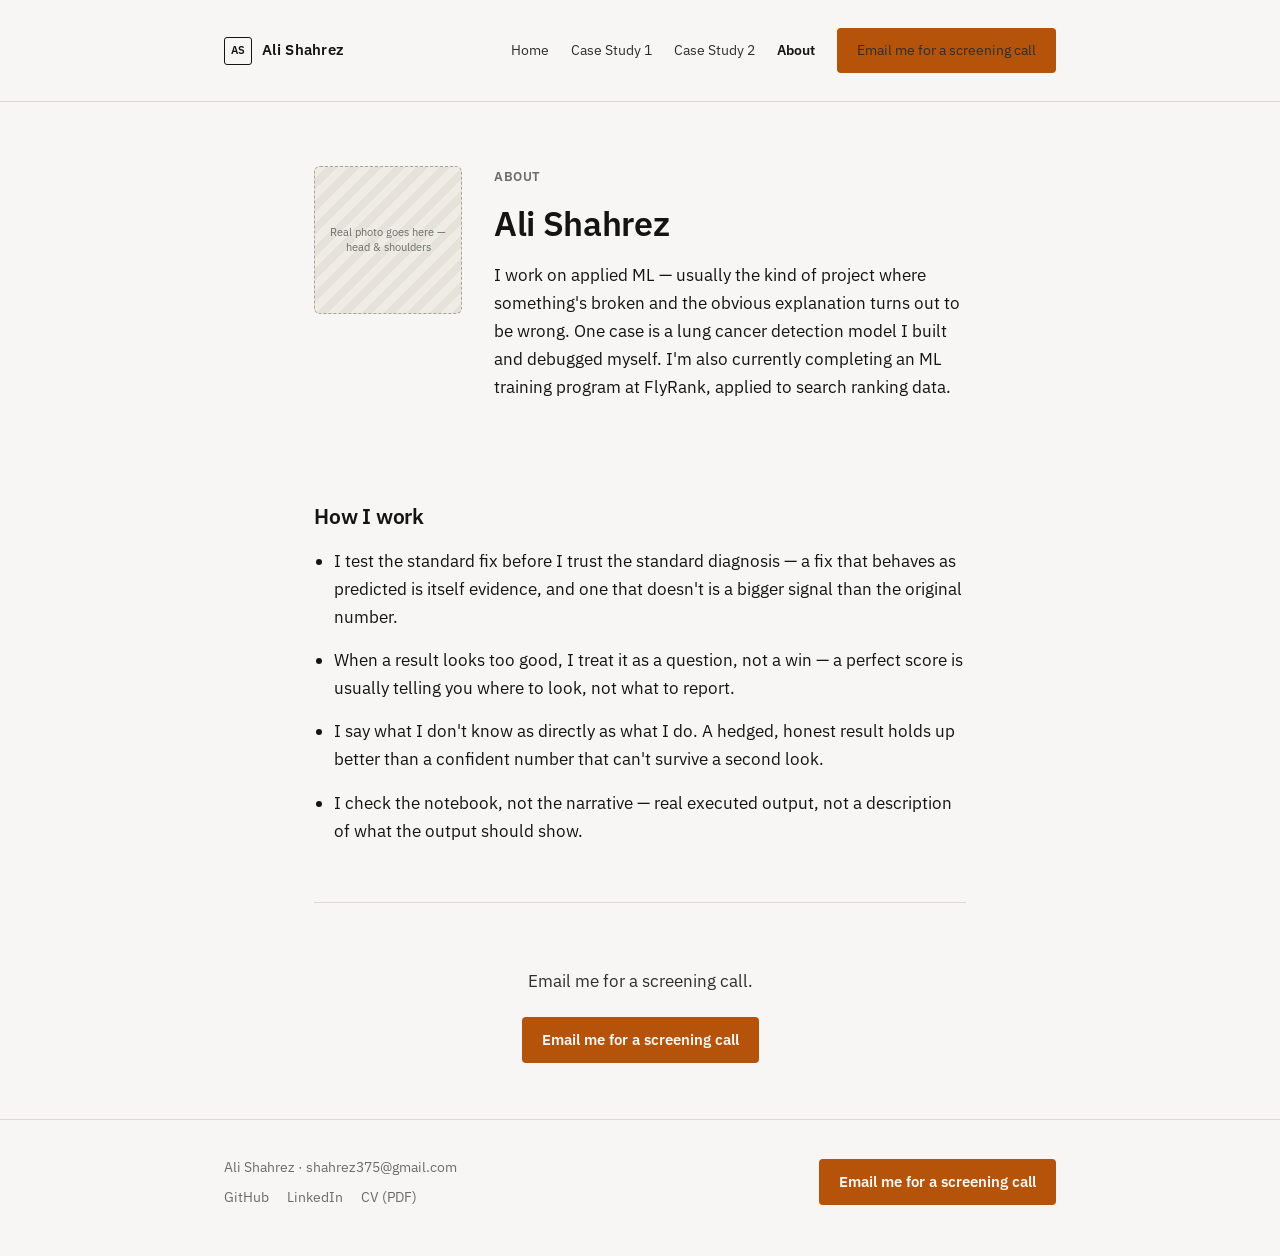
==== about.html @ 766b82c0 "initial commit" ====
<!DOCTYPE html>
<html lang="en">
<head>
<meta charset="UTF-8">
<meta name="viewport" content="width=device-width, initial-scale=1.0">
<title>About — Ali Shahrez</title>
<meta name="description" content="Applied ML engineer. I work on the kind of project where something's broken and the obvious explanation turns out to be wrong.">
<link rel="icon" href="data:image/svg+xml,<svg xmlns=%22http://www.w3.org/2000/svg%22 viewBox=%220 0 32 32%22><rect width=%2232%22 height=%2232%22 rx=%224%22 fill=%22%23141414%22/><text x=%2216%22 y=%2221%22 font-family=%22IBM Plex Sans, sans-serif%22 font-weight=%22600%22 font-size=%2213%22 fill=%22%23F7F6F4%22 text-anchor=%22middle%22>AS</text></svg>">
<link rel="preconnect" href="https://fonts.googleapis.com">
<link rel="preconnect" href="https://fonts.gstatic.com" crossorigin>
<link href="https://fonts.googleapis.com/css2?family=IBM+Plex+Sans:wght@400;600&display=swap" rel="stylesheet">
<link rel="stylesheet" href="styles.css">
</head>
<body>

<a class="skip-link" href="#main">Skip to content</a>

<header class="site-header">
  <div class="wrap-wide">
    <a class="wordmark" href="index.html">
      <span class="mark">AS</span> Ali Shahrez
    </a>
    <nav class="site-nav" aria-label="Primary">
      <a href="index.html">Home</a>
      <a href="case-study-1.html">Case Study 1</a>
      <a href="case-study-2.html">Case Study 2</a>
      <a href="about.html" class="current">About</a>
      <a class="cta-button" href="mailto:shahrez375@gmail.com?subject=Screening%20call">Email me for a screening call</a>
    </nav>
  </div>
</header>

<main id="main">
  <div class="wrap">

    <div class="about-hero">
      <!-- PLACEHOLDER: swap for the real head-and-shoulders bio photo before this ships.
           No AI-generated or stock photo here — this is the one place on the site
           where the subject is a real person, per the image-curation call. -->
      <div class="bio-photo-slot" aria-hidden="true">Real photo goes here — head &amp; shoulders</div>
      <div>
        <p class="cs-kicker" style="margin-top:0;">About</p>
        <h1 style="font-size: clamp(26px, 4vw, 34px); max-width: 18ch;">Ali Shahrez</h1>
        <p style="margin-top: 16px;">
          I work on applied ML — usually the kind of project where something's broken
          and the obvious explanation turns out to be wrong. One case is a lung cancer
          detection model I built and debugged myself. I'm also currently completing an
          ML training program at FlyRank, applied to search ranking data.
        </p>
      </div>
    </div>

    <section class="beat">
      <h2>How I work</h2>
      <ul class="how-i-work">
        <li>I test the standard fix before I trust the standard diagnosis — a fix that behaves as predicted is itself evidence, and one that doesn't is a bigger signal than the original number.</li>
        <li>When a result looks too good, I treat it as a question, not a win — a perfect score is usually telling you where to look, not what to report.</li>
        <li>I say what I don't know as directly as what I do. A hedged, honest result holds up better than a confident number that can't survive a second look.</li>
        <li>I check the notebook, not the narrative — real executed output, not a description of what the output should show.</li>
      </ul>
    </section>

    <div class="closing-cta">
      <p>Email me for a screening call.</p>
      <a class="cta-button" href="mailto:shahrez375@gmail.com?subject=Screening%20call">Email me for a screening call</a>
    </div>

  </div>
</main>

<footer class="site-footer">
  <div class="wrap-wide">
    <div class="foot-info">
      <p class="foot-meta">Ali Shahrez · shahrez375@gmail.com</p>
      <div class="foot-links">
        <a href="https://github.com/Ali-Shahrez" target="_blank" rel="noopener">GitHub</a>
        <a href="https://www.linkedin.com/in/ali-shahrez-608b70324/" target="_blank" rel="noopener">LinkedIn</a>
        <a href="assets/CV.pdf" target="_blank" rel="noopener">CV (PDF)</a>
      </div>
    </div>
    <a class="cta-button" href="mailto:shahrez375@gmail.com?subject=Screening%20call">Email me for a screening call</a>
  </div>
</footer>

</body>
</html>
---- styles.css ----
/* =========================================================
   Ali Shahrez — Portfolio
   Graphite Identity Kit
   Accent (#B45309) is reserved for exactly one thing on every
   page: the screening-call CTA. It never appears anywhere else
   — not on stats, not on headers, not on hover states.
   ========================================================= */

:root {
  --bg: #F7F6F4;
  --text: #141414;
  --muted: #2E2E2E;
  --muted-soft: #6b6b68;
  --accent: #B45309;
  --accent-dark: #8a3f07;
  --hairline: #dedad2;
  --ruled-out: #a9a49a;

  --font: 'IBM Plex Sans', -apple-system, BlinkMacSystemFont, 'Segoe UI', sans-serif;

  --content-width: 700px;
  --wide-width: 880px;
}

* { box-sizing: border-box; }

html {
  scroll-behavior: smooth;
}

@media (prefers-reduced-motion: reduce) {
  html { scroll-behavior: auto; }
  * { animation-duration: 0.01ms !important; transition-duration: 0.01ms !important; }
}

body {
  margin: 0;
  background: var(--bg);
  color: var(--text);
  font-family: var(--font);
  font-weight: 400;
  line-height: 1.65;
  font-size: 17px;
  -webkit-font-smoothing: antialiased;
}

h1, h2, h3, h4 {
  font-family: var(--font);
  font-weight: 600;
  line-height: 1.25;
  margin: 0 0 0.5em 0;
  letter-spacing: -0.01em;
}

p { margin: 0 0 1.3em 0; }

a {
  color: var(--text);
  text-decoration-color: var(--ruled-out);
  text-underline-offset: 3px;
}

a:hover { text-decoration-color: var(--text); }

a:focus-visible,
button:focus-visible {
  outline: 2px solid var(--accent);
  outline-offset: 3px;
}

img, svg { max-width: 100%; height: auto; display: block; }

/* ---------- Layout shells ---------- */

.wrap {
  max-width: var(--content-width);
  margin: 0 auto;
  padding: 0 24px;
}

.wrap-wide {
  max-width: var(--wide-width);
  margin: 0 auto;
  padding: 0 24px;
}

/* ---------- Header ---------- */

.site-header {
  padding: 28px 0;
  border-bottom: 1px solid var(--hairline);
}

.site-header .wrap-wide {
  display: flex;
  align-items: center;
  justify-content: space-between;
  gap: 24px;
  flex-wrap: wrap;
}

.wordmark {
  font-weight: 600;
  font-size: 15px;
  letter-spacing: 0.02em;
  color: var(--text);
  text-decoration: none;
  display: flex;
  align-items: center;
  gap: 10px;
}

.wordmark .mark {
  width: 28px;
  height: 28px;
  border: 1.5px solid var(--text);
  border-radius: 3px;
  display: flex;
  align-items: center;
  justify-content: center;
  font-size: 11px;
  font-weight: 600;
  letter-spacing: 0;
}

nav.site-nav {
  display: flex;
  align-items: center;
  gap: 22px;
  flex-wrap: wrap;
}

nav.site-nav a {
  font-size: 14px;
  color: var(--muted);
  text-decoration: none;
  font-weight: 400;
}

nav.site-nav a:hover { color: var(--text); }

nav.site-nav a.current {
  color: var(--text);
  font-weight: 600;
}

/* ---------- CTA button (accent — reserved) ---------- */

.cta-button {
  display: inline-block;
  background: var(--accent);
  color: #fdf8f3;
  font-family: var(--font);
  font-weight: 600;
  font-size: 14.5px;
  text-decoration: none;
  padding: 11px 20px;
  border-radius: 4px;
  white-space: nowrap;
  transition: background 120ms ease;
}

.cta-button:hover { background: var(--accent-dark); }

.cta-button:focus-visible {
  outline: 2px solid var(--text);
  outline-offset: 3px;
}

/* Plain-text link — deliberately NOT accented, so it never
   competes with the CTA for attention */
.plain-link {
  color: var(--text);
  font-weight: 600;
  text-decoration: none;
  border-bottom: 1.5px solid var(--ruled-out);
  padding-bottom: 1px;
}

.plain-link:hover { border-bottom-color: var(--text); }

/* ---------- Hero (home) ---------- */

.hero {
  padding: 88px 0 72px;
}

.eyebrow {
  font-size: 13px;
  font-weight: 600;
  letter-spacing: 0.06em;
  text-transform: uppercase;
  color: var(--muted-soft);
  margin-bottom: 18px;
}

.hero h1 {
  font-size: clamp(32px, 5vw, 46px);
  max-width: 15ch;
  margin-bottom: 28px;
}

.hero .hook {
  font-size: 19px;
  color: var(--muted);
  max-width: 56ch;
  margin-bottom: 36px;
}

.hero .hook .turn {
  color: var(--text);
  font-weight: 600;
}

.hero-actions {
  display: flex;
  align-items: center;
  gap: 28px;
  flex-wrap: wrap;
}

/* ---------- Case-study prose ---------- */

.cs-header {
  padding: 56px 0 8px;
}

.cs-kicker {
  font-size: 13px;
  font-weight: 600;
  letter-spacing: 0.04em;
  text-transform: uppercase;
  color: var(--muted-soft);
  margin-bottom: 14px;
}

.cs-header h1 {
  font-size: clamp(28px, 4vw, 38px);
  max-width: 22ch;
}

.cs-meta {
  color: var(--muted-soft);
  font-size: 14.5px;
  margin-top: 14px;
}

.cs-meta a { color: var(--muted-soft); }

section.beat {
  padding: 40px 0;
}

section.beat h2 {
  font-size: 21px;
  margin-bottom: 0.7em;
}

section.beat + section.beat {
  border-top: 1px solid var(--hairline);
}

.stat-line {
  font-family: var(--font);
  font-weight: 600;
  font-size: 21px;
  margin: 1.4em 0;
}

/* ---------- Mid-page CTA (peak tension) ---------- */

.mid-cta {
  margin: 48px 0;
  padding: 32px 28px;
  background: #efece5;
  border-radius: 6px;
  border-left: 3px solid var(--accent);
}

.mid-cta .pull-quote {
  font-size: 18px;
  font-weight: 600;
  line-height: 1.45;
  margin-bottom: 18px;
  color: var(--text);
}

/* ---------- Closing CTA ---------- */

.closing-cta {
  padding: 64px 0 56px;
  text-align: center;
  border-top: 1px solid var(--hairline);
}

.closing-cta p {
  color: var(--muted);
  margin-bottom: 22px;
}

/* ---------- Bridge link ---------- */

.bridge {
  padding: 8px 0 48px;
  text-align: center;
}

.bridge a {
  font-size: 15.5px;
}

/* ---------- Diagram / chart mounts ---------- */

.figure {
  margin: 36px 0 44px;
}

.figure figcaption {
  font-size: 13.5px;
  color: var(--muted-soft);
  margin-top: 12px;
  max-width: 56ch;
}

.figure .figure-frame {
  background: #ffffff;
  border: 1px solid var(--hairline);
  border-radius: 6px;
  padding: 24px;
}

/* ---------- About page ---------- */

.about-hero {
  padding: 64px 0 40px;
  display: grid;
  grid-template-columns: 148px 1fr;
  gap: 32px;
  align-items: start;
}

@media (max-width: 560px) {
  .about-hero { grid-template-columns: 1fr; }
}

.bio-photo-slot {
  width: 148px;
  height: 148px;
  border-radius: 6px;
  background: repeating-linear-gradient(
    135deg,
    #efece5,
    #efece5 8px,
    #e6e2d9 8px,
    #e6e2d9 16px
  );
  border: 1px dashed var(--ruled-out);
  display: flex;
  align-items: center;
  justify-content: center;
  text-align: center;
  font-size: 11px;
  color: var(--muted-soft);
  padding: 10px;
  line-height: 1.4;
}

.how-i-work li {
  margin-bottom: 0.9em;
}

.how-i-work {
  padding-left: 1.2em;
}

/* ---------- Footer ---------- */

.site-footer {
  border-top: 1px solid var(--hairline);
  padding: 36px 0 48px;
}

.site-footer .wrap-wide {
  display: flex;
  align-items: center;
  justify-content: space-between;
  gap: 20px;
  flex-wrap: wrap;
}

.site-footer .foot-meta {
  font-size: 13.5px;
  color: var(--muted-soft);
  margin: 0;
}

.foot-info {
  display: flex;
  flex-direction: column;
  gap: 8px;
}

.foot-links {
  display: flex;
  gap: 18px;
  flex-wrap: wrap;
}

.foot-links a {
  font-size: 13.5px;
  color: var(--muted-soft);
  text-decoration: none;
  border-bottom: none;
}

.foot-links a:hover {
  color: var(--text);
}

/* ---------- Small screens ---------- */

@media (max-width: 640px) {
  .hero { padding: 56px 0 48px; }
  section.beat { padding: 32px 0; }
  .mid-cta { padding: 24px 20px; }
}

/* ---------- Skip link ---------- */

.skip-link {
  position: absolute;
  left: -999px;
  top: auto;
  background: var(--text);
  color: #fff;
  padding: 10px 16px;
  z-index: 100;
}

.skip-link:focus {
  left: 16px;
  top: 16px;
}
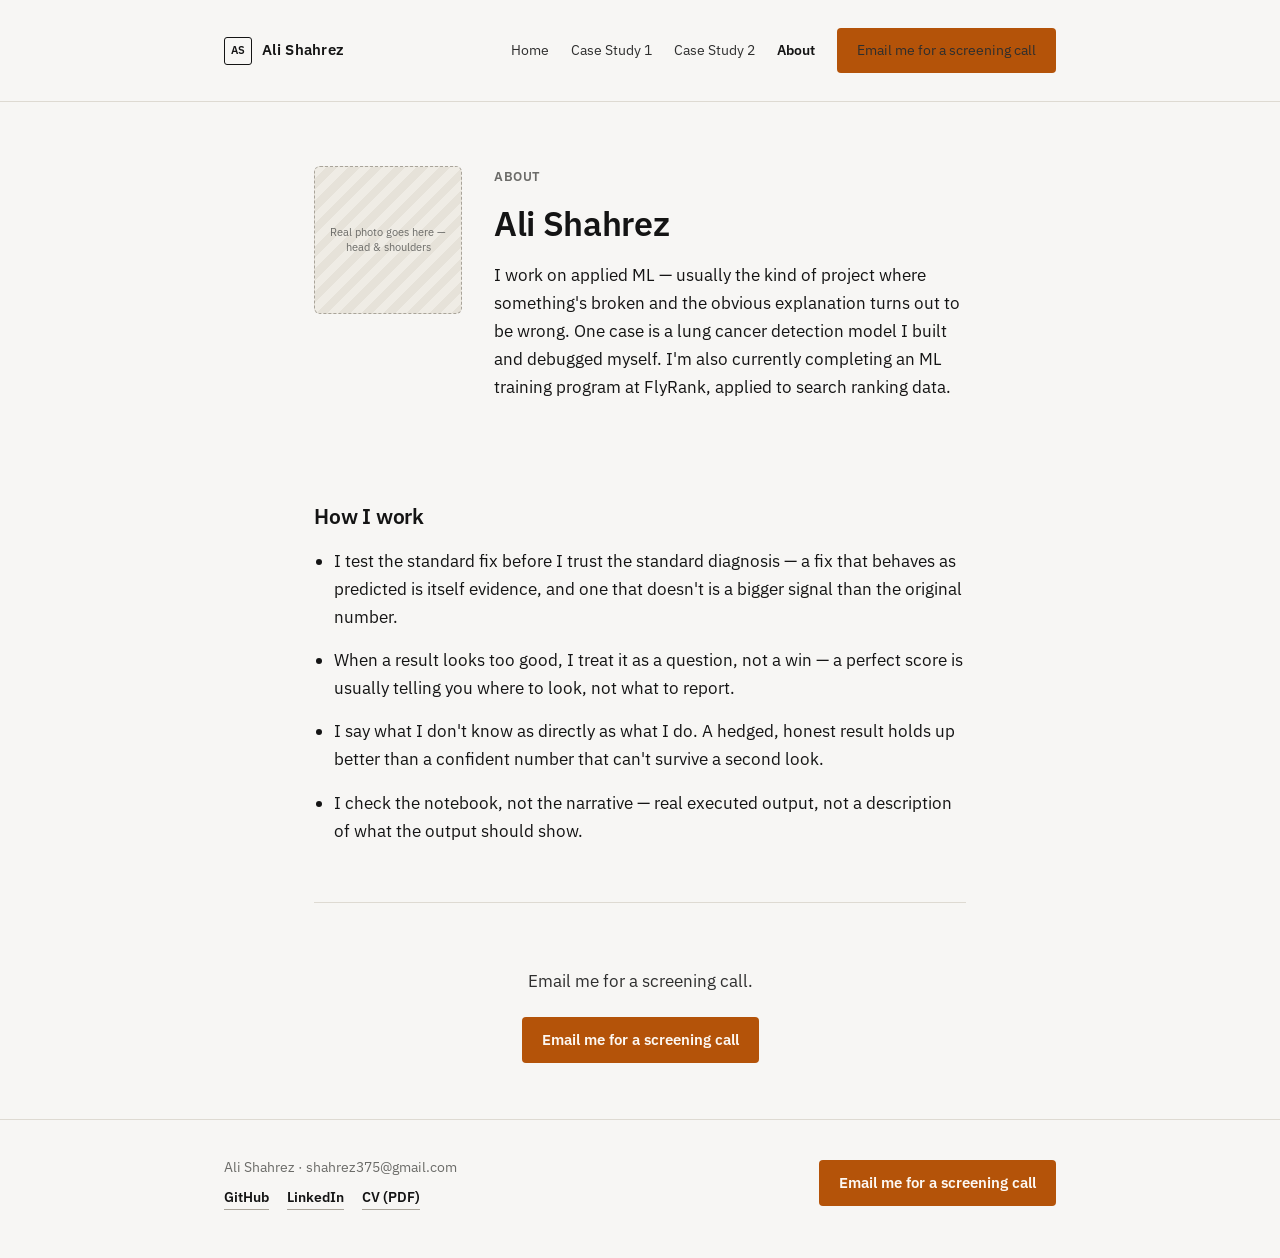
==== commit a89a8b9c: "fix: make footer GitHub/LinkedIn/CV links visibly tappable" ====
--- a/about.html
+++ b/about.html
@@ -73,9 +73,9 @@
     <div class="foot-info">
       <p class="foot-meta">Ali Shahrez · shahrez375@gmail.com</p>
       <div class="foot-links">
-        <a href="https://github.com/Ali-Shahrez" target="_blank" rel="noopener">GitHub</a>
-        <a href="https://www.linkedin.com/in/ali-shahrez-608b70324/" target="_blank" rel="noopener">LinkedIn</a>
-        <a href="assets/CV.pdf" target="_blank" rel="noopener">CV (PDF)</a>
+        <a class="plain-link" href="https://github.com/Ali-Shahrez" target="_blank" rel="noopener">GitHub</a>
+        <a class="plain-link" href="https://www.linkedin.com/in/ali-shahrez-608b70324/" target="_blank" rel="noopener">LinkedIn</a>
+        <a class="plain-link" href="assets/CV.pdf" target="_blank" rel="noopener">CV (PDF)</a>
       </div>
     </div>
     <a class="cta-button" href="mailto:shahrez375@gmail.com?subject=Screening%20call">Email me for a screening call</a>
--- a/styles.css
+++ b/styles.css
@@ -417,6 +417,17 @@
   color: var(--text);
 }
 
+.foot-links a.plain-link {
+  color: var(--text);
+  font-weight: 600;
+  border-bottom: 1.5px solid var(--ruled-out);
+  padding-bottom: 1px;
+}
+
+.foot-links a.plain-link:hover {
+  border-bottom-color: var(--text);
+}
+
 /* ---------- Small screens ---------- */
 
 @media (max-width: 640px) {
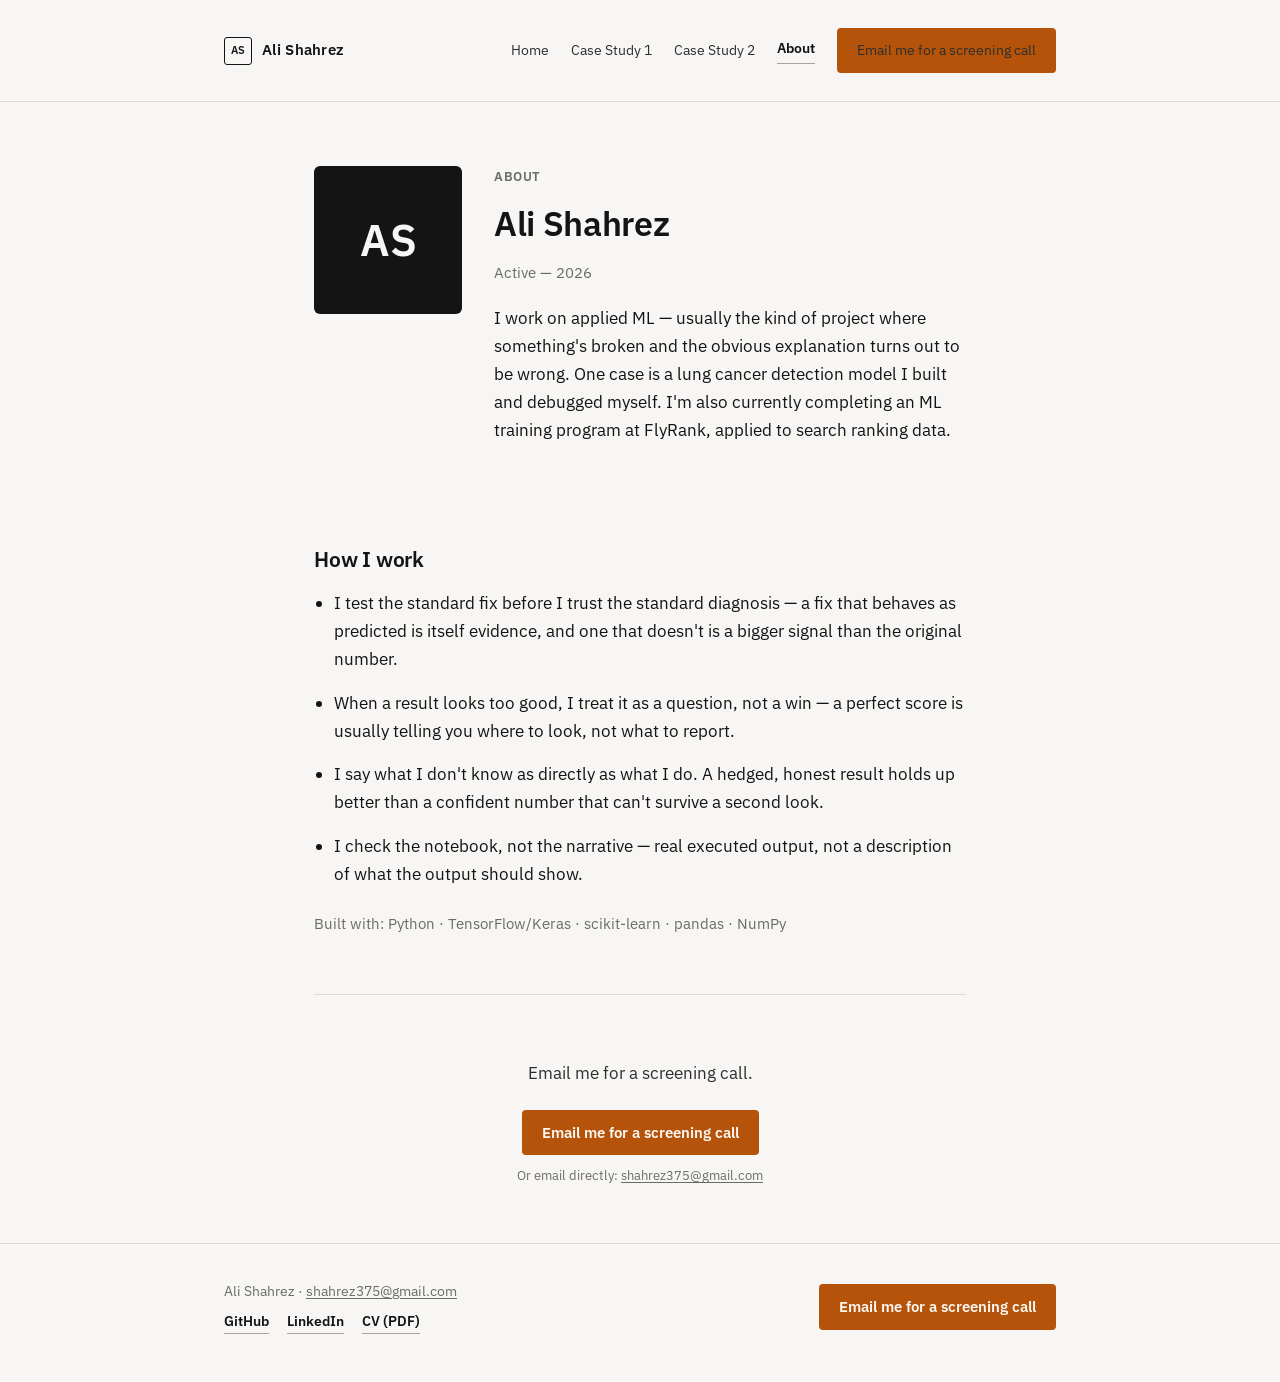
==== commit cea3158e: "implement design improvements" ====
--- a/about.html
+++ b/about.html
@@ -34,13 +34,15 @@
   <div class="wrap">
 
     <div class="about-hero">
-      <!-- PLACEHOLDER: swap for the real head-and-shoulders bio photo before this ships.
-           No AI-generated or stock photo here — this is the one place on the site
-           where the subject is a real person, per the image-curation call. -->
-      <div class="bio-photo-slot" aria-hidden="true">Real photo goes here — head &amp; shoulders</div>
+      <!-- TEMPORARY: monogram placeholder, not a to-do note. Swap for the real
+           head-and-shoulders bio photo as soon as it's ready — no AI-generated
+           or stock photo here, this is the one place on the site where the
+           subject is a real person, per the image-curation call. -->
+      <div class="bio-photo-slot" aria-hidden="true"><span class="mono">AS</span></div>
       <div>
         <p class="cs-kicker" style="margin-top:0;">About</p>
         <h1 style="font-size: clamp(26px, 4vw, 34px); max-width: 18ch;">Ali Shahrez</h1>
+        <p class="cs-meta" style="margin-top: 6px;">Active — 2026</p>
         <p style="margin-top: 16px;">
           I work on applied ML — usually the kind of project where something's broken
           and the obvious explanation turns out to be wrong. One case is a lung cancer
@@ -58,11 +60,13 @@
         <li>I say what I don't know as directly as what I do. A hedged, honest result holds up better than a confident number that can't survive a second look.</li>
         <li>I check the notebook, not the narrative — real executed output, not a description of what the output should show.</li>
       </ul>
+      <p class="cs-meta" style="margin-top: 24px;">Built with: Python · TensorFlow/Keras · scikit-learn · pandas · NumPy</p>
     </section>
 
     <div class="closing-cta">
       <p>Email me for a screening call.</p>
       <a class="cta-button" href="mailto:shahrez375@gmail.com?subject=Screening%20call">Email me for a screening call</a>
+      <span class="cta-fallback">Or email directly: <a href="mailto:shahrez375@gmail.com?subject=Screening%20call">shahrez375@gmail.com</a></span>
     </div>
 
   </div>
@@ -71,7 +75,7 @@
 <footer class="site-footer">
   <div class="wrap-wide">
     <div class="foot-info">
-      <p class="foot-meta">Ali Shahrez · shahrez375@gmail.com</p>
+      <p class="foot-meta">Ali Shahrez · <a href="mailto:shahrez375@gmail.com?subject=Screening%20call">shahrez375@gmail.com</a></p>
       <div class="foot-links">
         <a class="plain-link" href="https://github.com/Ali-Shahrez" target="_blank" rel="noopener">GitHub</a>
         <a class="plain-link" href="https://www.linkedin.com/in/ali-shahrez-608b70324/" target="_blank" rel="noopener">LinkedIn</a>
@@ -82,5 +86,6 @@
   </div>
 </footer>
 
+<script src="assets/copy-email.js" defer></script>
 </body>
 </html>
--- a/styles.css
+++ b/styles.css
@@ -142,6 +142,8 @@
 nav.site-nav a.current {
   color: var(--text);
   font-weight: 600;
+  border-bottom: 1.5px solid var(--ruled-out);
+  padding-bottom: 3px;
 }
 
 /* ---------- CTA button (accent — reserved) ---------- */
@@ -167,6 +169,24 @@
   outline-offset: 3px;
 }
 
+/* Fallback line under a CTA button — for visitors whose device has no
+   default mail client configured. Deliberately not accented; it supports
+   the CTA, it doesn't compete with it. */
+.cta-fallback {
+  display: block;
+  margin-top: 10px;
+  font-size: 13px;
+  color: var(--muted-soft);
+}
+
+.cta-fallback a {
+  color: var(--muted-soft);
+  text-decoration: underline;
+  text-underline-offset: 2px;
+}
+
+.cta-fallback a:hover { color: var(--text); }
+
 /* Plain-text link — deliberately NOT accented, so it never
    competes with the CTA for attention */
 .plain-link {
@@ -347,14 +367,7 @@
   width: 148px;
   height: 148px;
   border-radius: 6px;
-  background: repeating-linear-gradient(
-    135deg,
-    #efece5,
-    #efece5 8px,
-    #e6e2d9 8px,
-    #e6e2d9 16px
-  );
-  border: 1px dashed var(--ruled-out);
+  background: var(--text);
   display: flex;
   align-items: center;
   justify-content: center;
@@ -365,6 +378,13 @@
   line-height: 1.4;
 }
 
+.bio-photo-slot .mono {
+  font-family: var(--font);
+  font-weight: 600;
+  font-size: 44px;
+  color: var(--bg);
+}
+
 .how-i-work li {
   margin-bottom: 0.9em;
 }
@@ -392,6 +412,16 @@
   font-size: 13.5px;
   color: var(--muted-soft);
   margin: 0;
+}
+
+.site-footer .foot-meta a {
+  color: var(--muted-soft);
+  text-decoration: underline;
+  text-underline-offset: 2px;
+}
+
+.site-footer .foot-meta a:hover {
+  color: var(--text);
 }
 
 .foot-info {
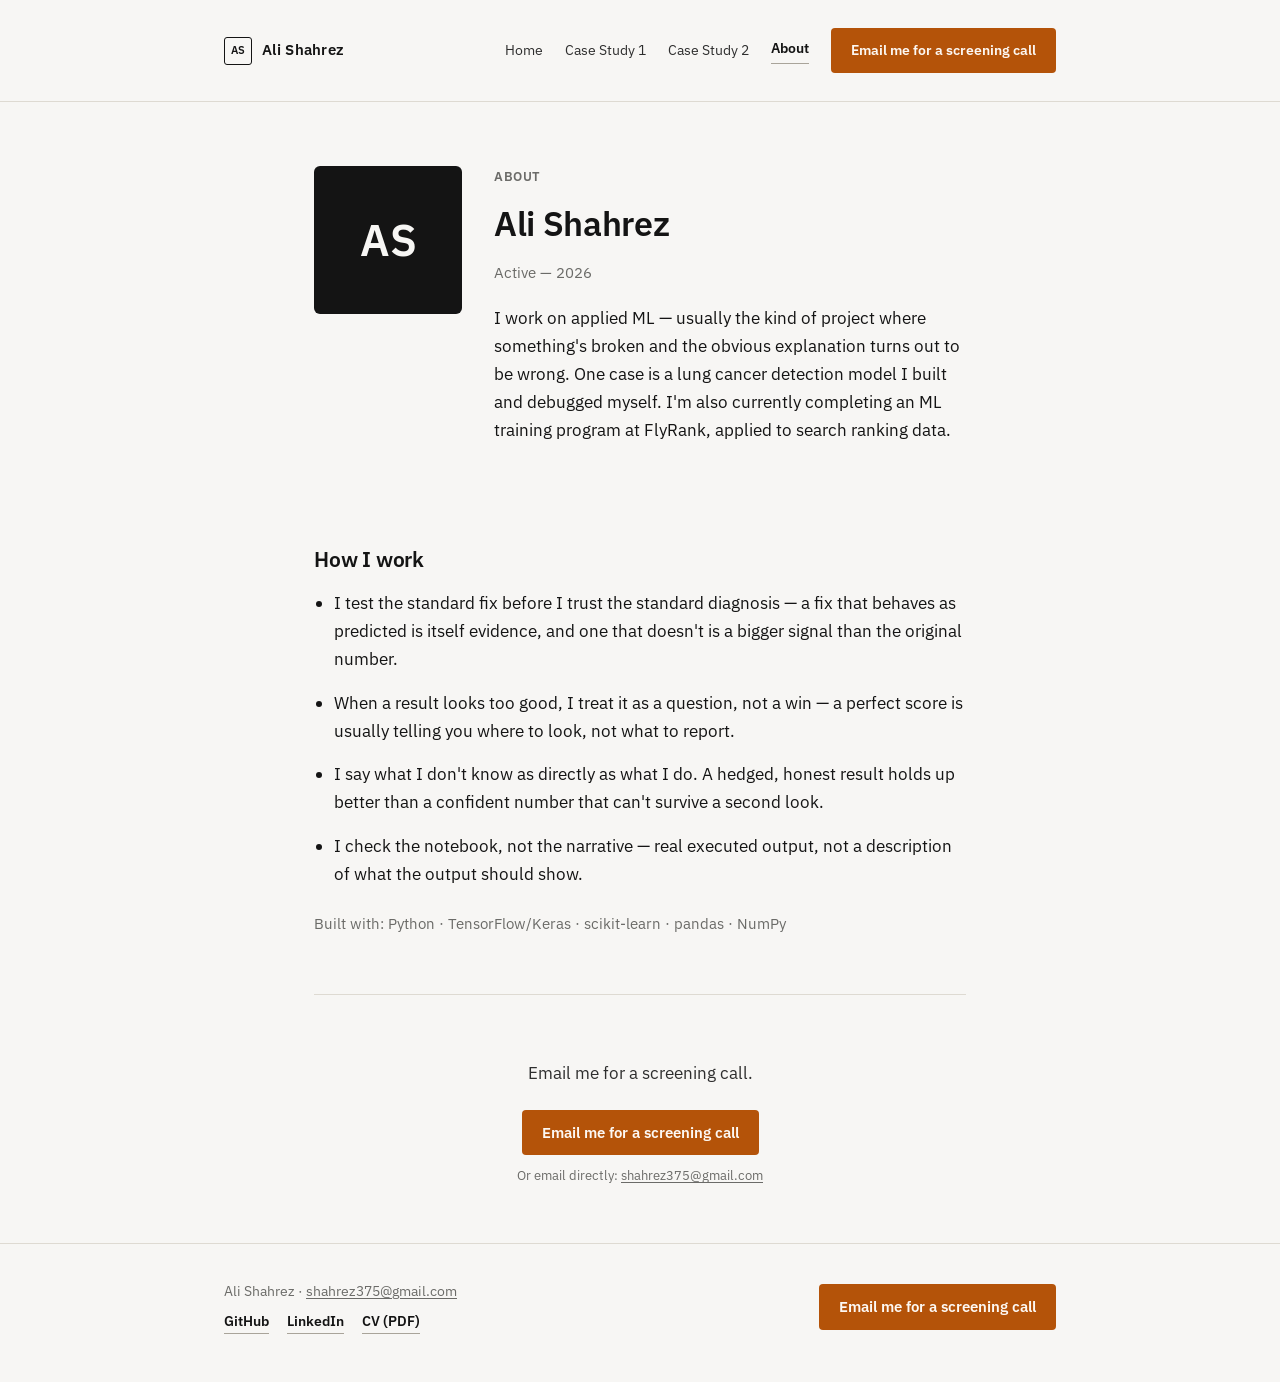
==== commit 60d65455: "fix: contact-form.js 404, CTA contrast bug, add SEO meta + sitemap" ====
--- a/about.html
+++ b/about.html
@@ -5,6 +5,16 @@
 <meta name="viewport" content="width=device-width, initial-scale=1.0">
 <title>About — Ali Shahrez</title>
 <meta name="description" content="Applied ML engineer. I work on the kind of project where something's broken and the obvious explanation turns out to be wrong.">
+<link rel="canonical" href="https://ml-portfolio-ali-shahrez.netlify.app/about.html">
+<meta property="og:type" content="website">
+<meta property="og:title" content="About — Ali Shahrez">
+<meta property="og:description" content="Applied ML engineer. I work on the kind of project where something's broken and the obvious explanation turns out to be wrong.">
+<meta property="og:image" content="https://ml-portfolio-ali-shahrez.netlify.app/assets/og-image.png">
+<meta property="og:url" content="https://ml-portfolio-ali-shahrez.netlify.app/about.html">
+<meta name="twitter:card" content="summary_large_image">
+<meta name="twitter:title" content="About — Ali Shahrez">
+<meta name="twitter:description" content="Applied ML engineer. I work on the kind of project where something's broken and the obvious explanation turns out to be wrong.">
+<meta name="twitter:image" content="https://ml-portfolio-ali-shahrez.netlify.app/assets/og-image.png">
 <link rel="icon" href="data:image/svg+xml,<svg xmlns=%22http://www.w3.org/2000/svg%22 viewBox=%220 0 32 32%22><rect width=%2232%22 height=%2232%22 rx=%224%22 fill=%22%23141414%22/><text x=%2216%22 y=%2221%22 font-family=%22IBM Plex Sans, sans-serif%22 font-weight=%22600%22 font-size=%2213%22 fill=%22%23F7F6F4%22 text-anchor=%22middle%22>AS</text></svg>">
 <link rel="preconnect" href="https://fonts.googleapis.com">
 <link rel="preconnect" href="https://fonts.gstatic.com" crossorigin>
@@ -25,7 +35,7 @@
       <a href="case-study-1.html">Case Study 1</a>
       <a href="case-study-2.html">Case Study 2</a>
       <a href="about.html" class="current">About</a>
-      <a class="cta-button" href="mailto:shahrez375@gmail.com?subject=Screening%20call">Email me for a screening call</a>
+      <a class="cta-button" href="index.html#contact">Email me for a screening call</a>
     </nav>
   </div>
 </header>
@@ -65,7 +75,7 @@
 
     <div class="closing-cta">
       <p>Email me for a screening call.</p>
-      <a class="cta-button" href="mailto:shahrez375@gmail.com?subject=Screening%20call">Email me for a screening call</a>
+      <a class="cta-button" href="index.html#contact">Email me for a screening call</a>
       <span class="cta-fallback">Or email directly: <a href="mailto:shahrez375@gmail.com?subject=Screening%20call">shahrez375@gmail.com</a></span>
     </div>
 
@@ -82,7 +92,7 @@
         <a class="plain-link" href="assets/CV.pdf" target="_blank" rel="noopener">CV (PDF)</a>
       </div>
     </div>
-    <a class="cta-button" href="mailto:shahrez375@gmail.com?subject=Screening%20call">Email me for a screening call</a>
+    <a class="cta-button" href="index.html#contact">Email me for a screening call</a>
   </div>
 </footer>
 
--- a/styles.css
+++ b/styles.css
@@ -139,6 +139,15 @@
 
 nav.site-nav a:hover { color: var(--text); }
 
+/* Scoped override: nav.site-nav a's specificity (0,1,2) otherwise beats
+   .cta-button (0,1,0) and silently drops the header CTA's text back to
+   --muted, failing contrast against the accent background. */
+nav.site-nav a.cta-button,
+nav.site-nav a.cta-button:hover {
+  color: #fdf8f3;
+  font-weight: 600;
+}
+
 nav.site-nav a.current {
   color: var(--text);
   font-weight: 600;
@@ -392,6 +401,100 @@
 .how-i-work {
   padding-left: 1.2em;
 }
+
+/* ---------- Contact form ---------- */
+
+.contact-section {
+  padding: 56px 0 72px;
+  border-top: 1px solid var(--hairline);
+}
+
+.contact-section h2 {
+  font-size: clamp(24px, 3.5vw, 30px);
+  max-width: 20ch;
+}
+
+.contact-intro {
+  color: var(--muted);
+  max-width: 50ch;
+  margin-top: 12px;
+}
+
+.contact-form {
+  max-width: 480px;
+  margin-top: 32px;
+}
+
+.contact-form .form-row {
+  margin-bottom: 20px;
+}
+
+.contact-form label {
+  display: block;
+  font-size: 14px;
+  font-weight: 600;
+  margin-bottom: 6px;
+}
+
+.contact-form label .optional {
+  font-weight: 400;
+  color: var(--muted-soft);
+}
+
+.contact-form input[type="text"],
+.contact-form input[type="email"],
+.contact-form textarea {
+  width: 100%;
+  font-family: var(--font);
+  font-size: 15.5px;
+  color: var(--text);
+  background: #ffffff;
+  border: 1px solid var(--hairline);
+  border-radius: 4px;
+  padding: 11px 13px;
+}
+
+.contact-form textarea {
+  resize: vertical;
+  min-height: 110px;
+}
+
+.contact-form input:focus-visible,
+.contact-form textarea:focus-visible {
+  outline: 2px solid var(--accent);
+  outline-offset: 1px;
+}
+
+.contact-form button[type="submit"] {
+  font-family: var(--font);
+  border: none;
+  cursor: pointer;
+}
+
+.contact-form button[type="submit"]:disabled {
+  opacity: 0.6;
+  cursor: default;
+}
+
+/* Honeypot field — hidden from sighted users and screen readers, present
+   only to catch bots that fill in every field they can find. */
+.hp-field {
+  position: absolute;
+  left: -9999px;
+  width: 1px;
+  height: 1px;
+  overflow: hidden;
+}
+
+.form-status {
+  max-width: 480px;
+  margin-top: 20px;
+  font-weight: 600;
+}
+
+.form-success { color: var(--text); }
+.form-error { color: var(--text); }
+.form-error a { color: var(--text); }
 
 /* ---------- Footer ---------- */
 
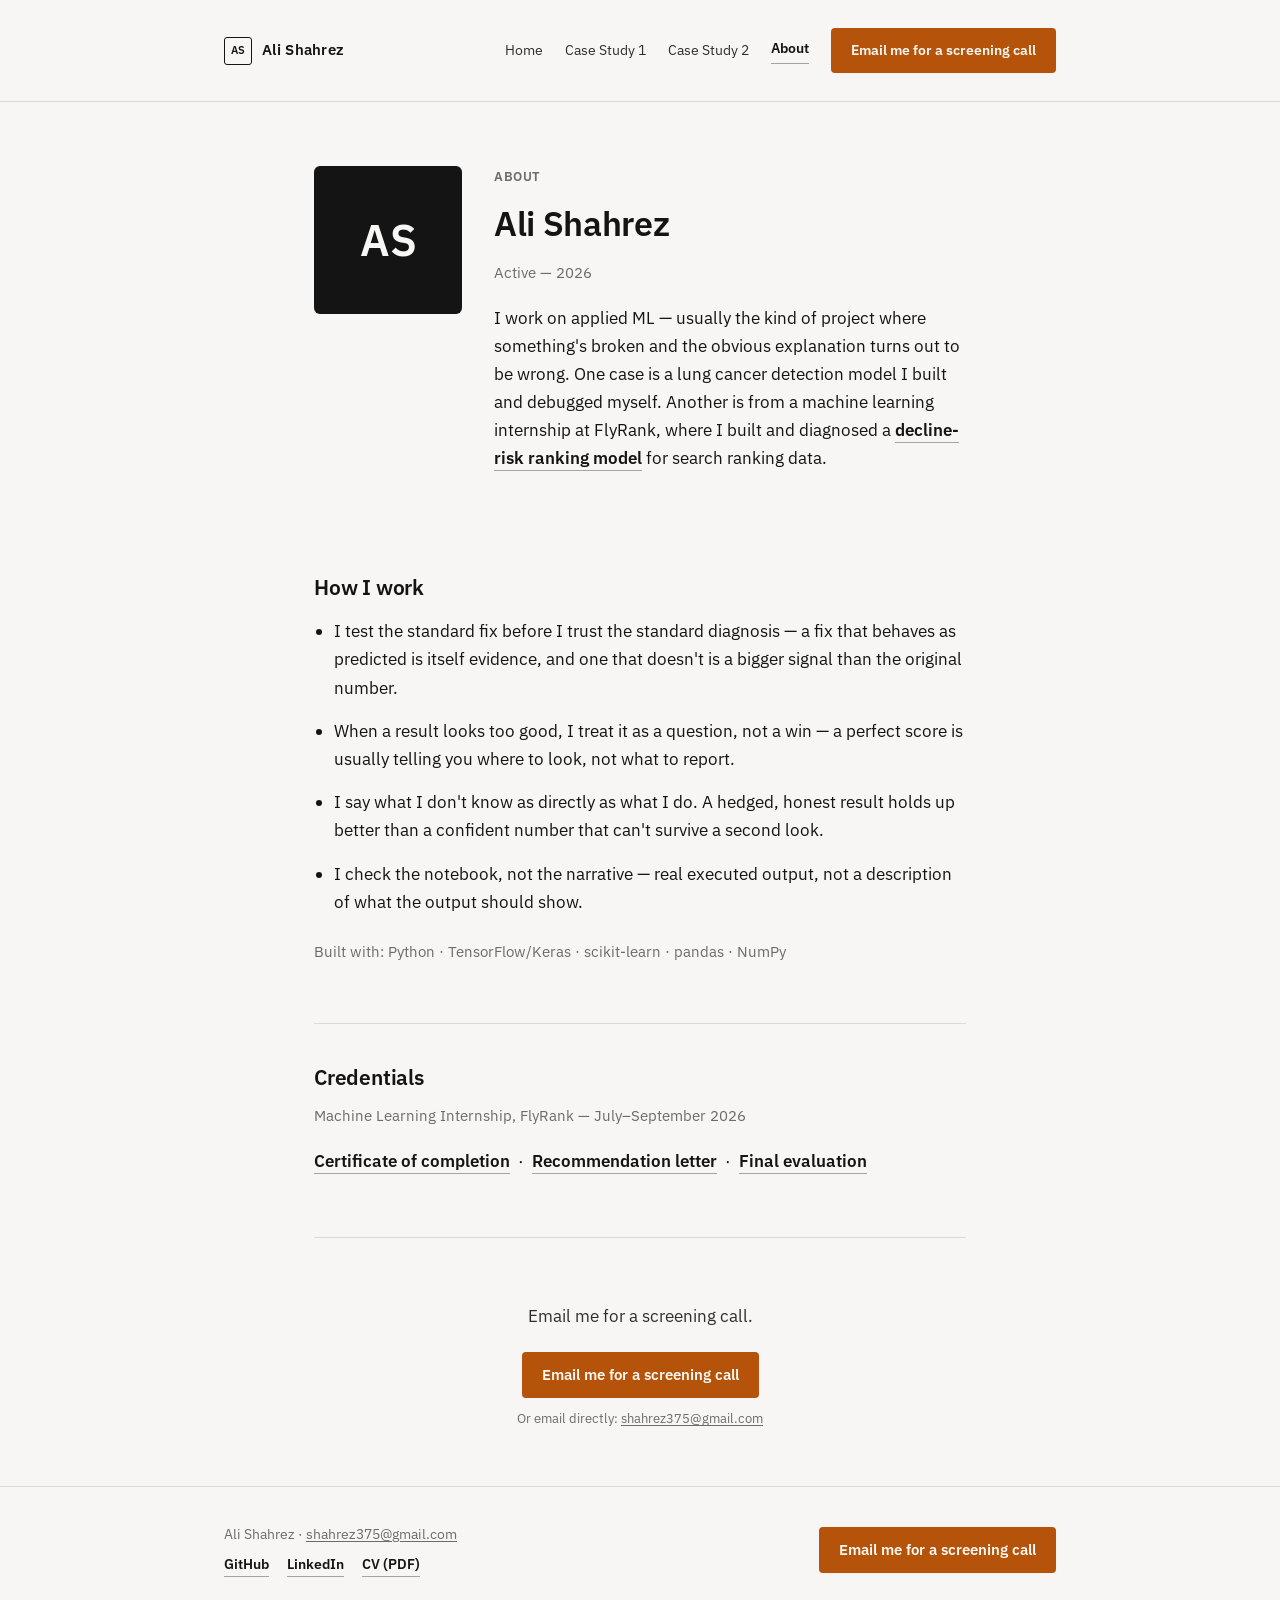
==== commit ff8db30b: "about: reflect completed FlyRank internship, add credentials; fix CV dates" ====
--- a/about.html
+++ b/about.html
@@ -56,8 +56,10 @@
         <p style="margin-top: 16px;">
           I work on applied ML — usually the kind of project where something's broken
           and the obvious explanation turns out to be wrong. One case is a lung cancer
-          detection model I built and debugged myself. I'm also currently completing an
-          ML training program at FlyRank, applied to search ranking data.
+          detection model I built and debugged myself. Another is from a machine
+          learning internship at FlyRank, where I built and diagnosed a
+          <a class="plain-link" href="case-study-2.html">decline-risk ranking model</a>
+          for search ranking data.
         </p>
       </div>
     </div>
@@ -71,6 +73,18 @@
         <li>I check the notebook, not the narrative — real executed output, not a description of what the output should show.</li>
       </ul>
       <p class="cs-meta" style="margin-top: 24px;">Built with: Python · TensorFlow/Keras · scikit-learn · pandas · NumPy</p>
+    </section>
+
+    <section class="beat">
+      <h2>Credentials</h2>
+      <p class="cs-meta" style="margin-top: 0;">Machine Learning Internship, FlyRank — July–September 2026</p>
+      <p style="margin-top: 14px;">
+        <a class="plain-link" href="assets/flyrank-certificate.pdf" target="_blank" rel="noopener">Certificate of completion</a>
+        &nbsp;&middot;&nbsp;
+        <a class="plain-link" href="assets/flyrank-recommendation-letter.pdf" target="_blank" rel="noopener">Recommendation letter</a>
+        &nbsp;&middot;&nbsp;
+        <a class="plain-link" href="assets/flyrank-final-evaluation.pdf" target="_blank" rel="noopener">Final evaluation</a>
+      </p>
     </section>
 
     <div class="closing-cta">
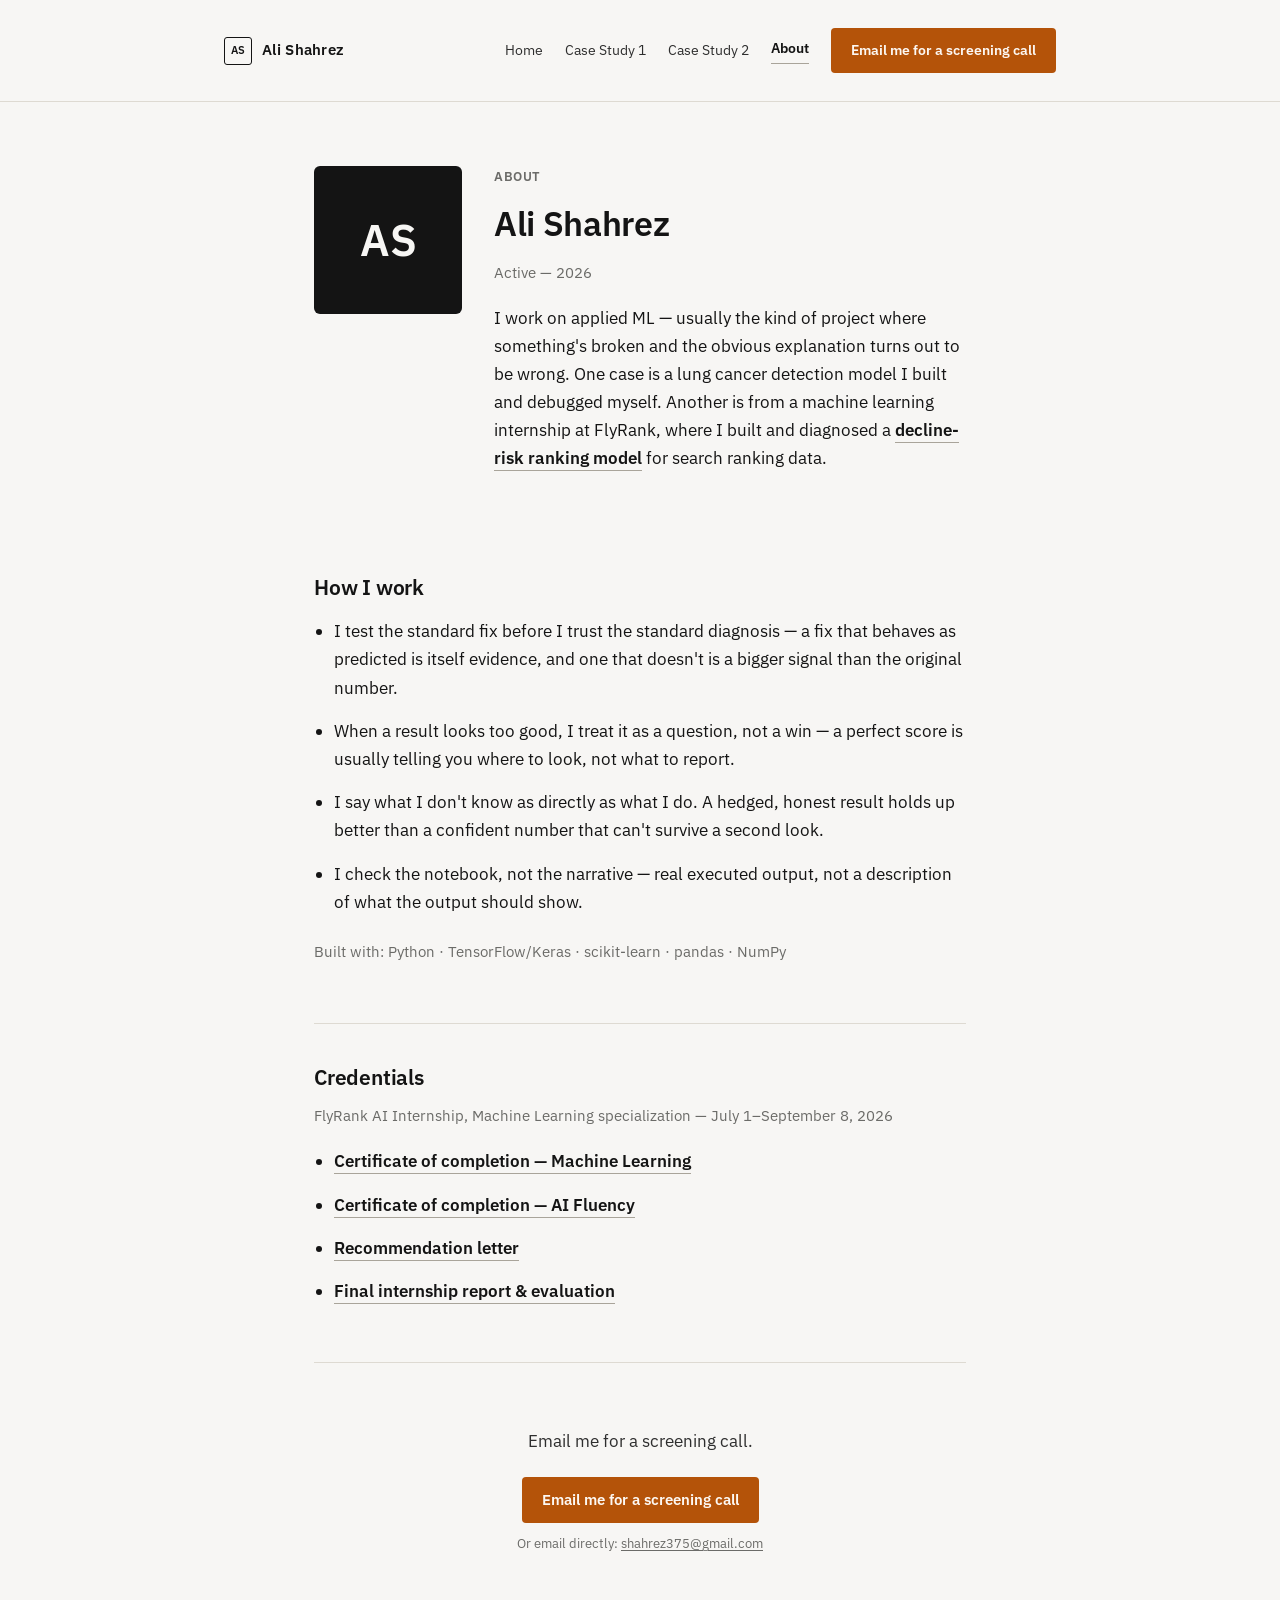
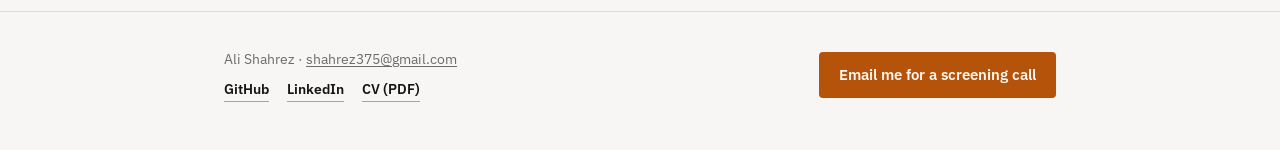
==== commit 86c1ee39: "Add AI Fluency cert, refresh FlyRank credentials on About page" ====
--- a/about.html
+++ b/about.html
@@ -77,14 +77,13 @@
 
     <section class="beat">
       <h2>Credentials</h2>
-      <p class="cs-meta" style="margin-top: 0;">Machine Learning Internship, FlyRank — July–September 2026</p>
-      <p style="margin-top: 14px;">
-        <a class="plain-link" href="assets/flyrank-certificate.pdf" target="_blank" rel="noopener">Certificate of completion</a>
-        &nbsp;&middot;&nbsp;
-        <a class="plain-link" href="assets/flyrank-recommendation-letter.pdf" target="_blank" rel="noopener">Recommendation letter</a>
-        &nbsp;&middot;&nbsp;
-        <a class="plain-link" href="assets/flyrank-final-evaluation.pdf" target="_blank" rel="noopener">Final evaluation</a>
-      </p>
+      <p class="cs-meta" style="margin-top: 0;">FlyRank AI Internship, Machine Learning specialization — July 1–September 8, 2026</p>
+      <ul class="how-i-work" style="margin-top: 14px;">
+        <li><a class="plain-link" href="assets/flyrank-certificate-ml.pdf" target="_blank" rel="noopener">Certificate of completion — Machine Learning</a></li>
+        <li><a class="plain-link" href="assets/flyrank-certificate-ai-fluency.pdf" target="_blank" rel="noopener">Certificate of completion — AI Fluency</a></li>
+        <li><a class="plain-link" href="assets/flyrank-recommendation-letter.pdf" target="_blank" rel="noopener">Recommendation letter</a></li>
+        <li><a class="plain-link" href="assets/flyrank-final-evaluation.pdf" target="_blank" rel="noopener">Final internship report &amp; evaluation</a></li>
+      </ul>
     </section>
 
     <div class="closing-cta">
